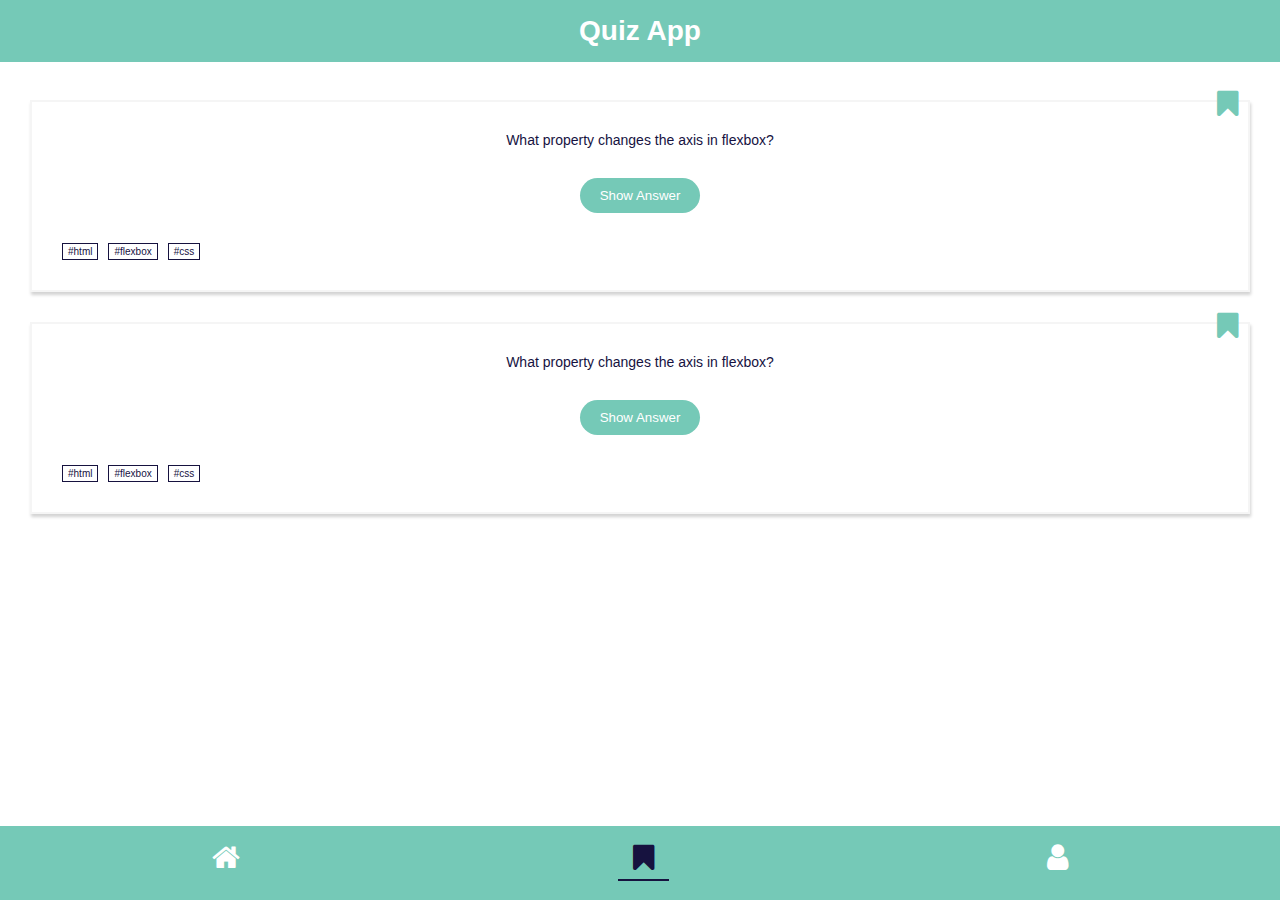
==== bookmark.html @ 85a09724 "change colors" ====
<!DOCTYPE html>
<html lang="en">
  <head>
    <meta charset="UTF-8" />
    <meta http-equiv="X-UA-Compatible" content="IE=edge" />
    <meta name="viewport" content="width=device-width, initial-scale=1.0" />
    <link rel="stylesheet" href="styles.css" />
    <link
      rel="stylesheet"
      href="https://cdnjs.cloudflare.com/ajax/libs/font-awesome/4.7.0/css/font-awesome.min.css"
    />
    <title>Document</title>
  </head>
  <body>
    <header>
      <h1 class="title">Quiz App</h1>
    </header>
    <main>
      <section class="question-card">
        <div class="bookmark active" aria-label="Bookmark">
          <i class="fa fa-bookmark"></i>
        </div>
        <span class="question">What property changes the axis in flexbox?</span>
        <button>Show Answer</button>
        <section class="tags">
          <span class="tagbox">#html</span>
          <span class="tagbox">#flexbox</span>
          <span class="tagbox">#css</span>
        </section>
      </section>
      <section class="question-card">
        <div class="bookmark active" aria-label="Bookmark">
          <i class="fa fa-bookmark"></i>
        </div>
        <span class="question">What property changes the axis in flexbox?</span>
        <button>Show Answer</button>
        <section class="tags">
          <span class="tagbox">#html</span>
          <span class="tagbox">#flexbox</span>
          <span class="tagbox">#css</span>
        </section>
      </section>
    </main>
    <footer>
      <nav class="menu">
        <span
          ><a class="menulink" href="index.html"><i class="fa fa-home"></i></a
        ></span>
        <span
          ><a class="menulink menulink--active" href="bookmark.html"
            ><i class="fa fa-bookmark"></i></a
        ></span>
        <span
          ><a class="menulink" href="profil.html"><i class="fa fa-user"></i></a
        ></span>
      </nav>
    </footer>
  </body>
</html>
---- styles.css ----
* {
  box-sizing: border-box;
  margin: 0;
  padding: 0;
}

body {
  font-family: Verdana, Geneva, Tahoma, sans-serif;
  font-size: 14px;
  color: #16123f;
}

header {
  width: 100%;
  position: fixed;
  top: 0;
  left: 0;
  z-index: 10;
}

.title {
  background-color: #75c9b7;
  color: white;
  padding: 15px;
  text-align: center;
  font-size: 28px;
}

.menu {
  display: flex;
  justify-content: space-around;
  background-color: #75c9b7;
  padding: 15px 15px 25px 15px;
}

.menulink {
  text-decoration: none;
  color: white;
  font-size: 30px;
  padding: 5px 15px;
}

footer {
  width: 100%;
  position: fixed;
  bottom: 0;
  left: 0;
}

.menulink:hover {
  color: #16123f;
}

.menulink--active {
  color: #16123f;
  border-bottom: 2px solid #16123f;
}

main {
  margin-top: 100px;
  margin-bottom: 100px;
}

.question-card {
  margin: 30px 30px 30px 30px;
  border: 2px solid whitesmoke;
  box-shadow: 1px 3px 3px lightgrey;
  padding: 30px 30px;
  display: flex;
  flex-direction: column;
  align-items: center;
  position: relative;
}

.tags {
  align-self: flex-start;
  margin-top: 30px;
  display: flex;
  gap: 10px;
  flex-wrap: wrap;
}

.question {
  text-align: center;
  margin-bottom: 30px;
}

button {
  background-color: #75c9b7;
  border: none;
  color: white;
  padding: 10px 20px;
  border-radius: 20px;
  text-align: center;
}

.button--hide {
  background-color: white;
  color: #75c9b7;
  padding: 10px 20px;
  border: 2px solid #75c9b7;
  border-radius: 20px;
  text-align: center;
}

.tagbox {
  border: 1px solid #16123f;
  padding: 2px 5px;
  background-color: white;
  color: #16123f;
  font-size: 10px;
}

.bookmark {
  position: absolute;
  top: -15px;
  right: 10px;
  font-size: 30px;
  color: lightgrey;
}

.active {
  position: absolute;
  top: -15px;
  right: 10px;
  font-size: 30px;
  color: #75c9b7;
}

.answer-card {
  margin: 30px 30px 30px 30px;
  border: 2px solid whitesmoke;
  box-shadow: 1px 3px 3px lightgrey;
  padding: 30px 30px;
  display: flex;
  flex-direction: column;
  align-items: center;
  position: relative;
}

.profil-header {
  display: flex;
  justify-content: center;
  gap: 50px;
  align-items: center;
  flex-wrap: wrap;
}

.profilpic {
  width: 200px;
  border-radius: 50%;
}

.text-indent {
  margin-top: 50px;
  padding: 10px 50px 10px 50px;
}

.pm {
  margin-top: 20px;
}

a {
  text-decoration: none;
}
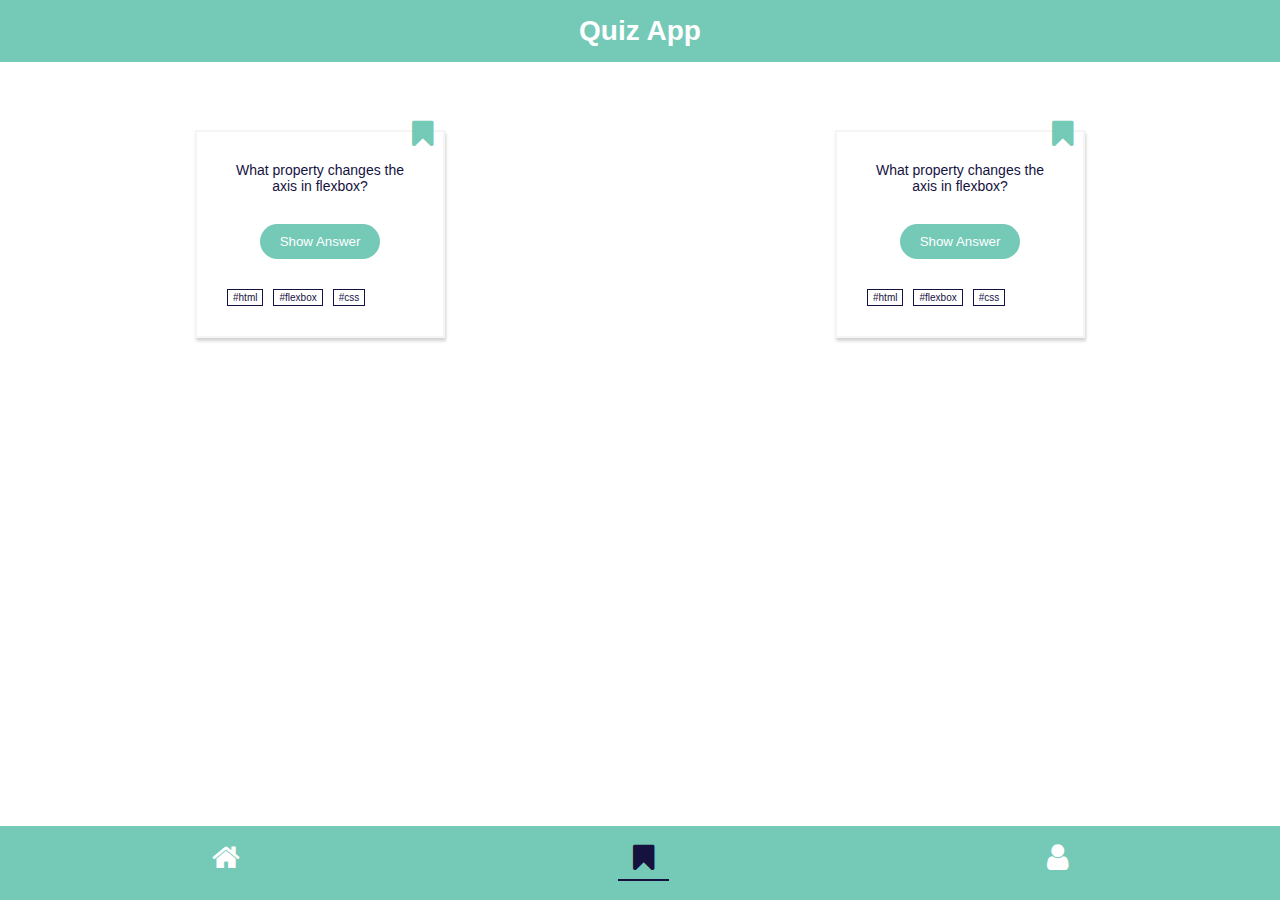
==== commit 28da5ded: "add hover to bookmark-icon" ====
--- a/bookmark.html
+++ b/bookmark.html
@@ -15,44 +15,49 @@
     <header>
       <h1 class="title">Quiz App</h1>
     </header>
-    <main>
+    <main class="question-wrapper">
       <section class="question-card">
         <div class="bookmark active" aria-label="Bookmark">
           <i class="fa fa-bookmark"></i>
         </div>
         <span class="question">What property changes the axis in flexbox?</span>
-        <button>Show Answer</button>
-        <section class="tags">
-          <span class="tagbox">#html</span>
-          <span class="tagbox">#flexbox</span>
-          <span class="tagbox">#css</span>
-        </section>
+        <button class="question-button">Show Answer</button>
+        <ul class="tags">
+          <li class="tagbox">#html</li>
+          <li class="tagbox">#flexbox</li>
+          <li class="tagbox">#css</li>
+        </ul>
       </section>
       <section class="question-card">
         <div class="bookmark active" aria-label="Bookmark">
           <i class="fa fa-bookmark"></i>
         </div>
         <span class="question">What property changes the axis in flexbox?</span>
-        <button>Show Answer</button>
-        <section class="tags">
-          <span class="tagbox">#html</span>
-          <span class="tagbox">#flexbox</span>
-          <span class="tagbox">#css</span>
-        </section>
+        <button class="question-button">Show Answer</button>
+        <ul class="tags">
+          <li class="tagbox">#html</li>
+          <li class="tagbox">#flexbox</li>
+          <li class="tagbox">#css</li>
+        </ul>
       </section>
     </main>
     <footer>
-      <nav class="menu">
-        <span
-          ><a class="menulink" href="index.html"><i class="fa fa-home"></i></a
-        ></span>
-        <span
-          ><a class="menulink menulink--active" href="bookmark.html"
-            ><i class="fa fa-bookmark"></i></a
-        ></span>
-        <span
-          ><a class="menulink" href="profil.html"><i class="fa fa-user"></i></a
-        ></span>
+      <nav>
+        <ul class="menu">
+          <li>
+            <a class="menulink" href="index.html"><i class="fa fa-home"></i></a>
+          </li>
+          <li>
+            <a class="menulink menulink--active" href="bookmark.html"
+              ><i class="fa fa-bookmark"></i
+            ></a>
+          </li>
+          <li>
+            <a class="menulink" href="profil.html"
+              ><i class="fa fa-user"></i
+            ></a>
+          </li>
+        </ul>
       </nav>
     </footer>
   </body>
--- a/styles.css
+++ b/styles.css
@@ -26,11 +26,17 @@
   font-size: 28px;
 }
 
+.question-wrapper {
+  display: flex;
+  justify-content: space-around;
+}
+
 .menu {
   display: flex;
   justify-content: space-around;
   background-color: #75c9b7;
   padding: 15px 15px 25px 15px;
+  list-style: none;
 }
 
 .menulink {
@@ -59,9 +65,11 @@
 main {
   margin-top: 100px;
   margin-bottom: 100px;
+  flex-flow: row wrap;
 }
 
 .question-card {
+  width: 250px;
   margin: 30px 30px 30px 30px;
   border: 2px solid whitesmoke;
   box-shadow: 1px 3px 3px lightgrey;
@@ -78,6 +86,7 @@
   display: flex;
   gap: 10px;
   flex-wrap: wrap;
+  list-style: none;
 }
 
 .question {
@@ -85,7 +94,7 @@
   margin-bottom: 30px;
 }
 
-button {
+.question-button {
   background-color: #75c9b7;
   border: none;
   color: white;
@@ -117,6 +126,12 @@
   right: 10px;
   font-size: 30px;
   color: lightgrey;
+  border: none;
+  background-color: transparent;
+}
+
+.bookmark:hover {
+  color: #75c9b7;
 }
 
 .active {
@@ -128,6 +143,7 @@
 }
 
 .answer-card {
+  width: 250px;
   margin: 30px 30px 30px 30px;
   border: 2px solid whitesmoke;
   box-shadow: 1px 3px 3px lightgrey;
@@ -162,4 +178,5 @@
 
 a {
   text-decoration: none;
+  color: #16123f;
 }
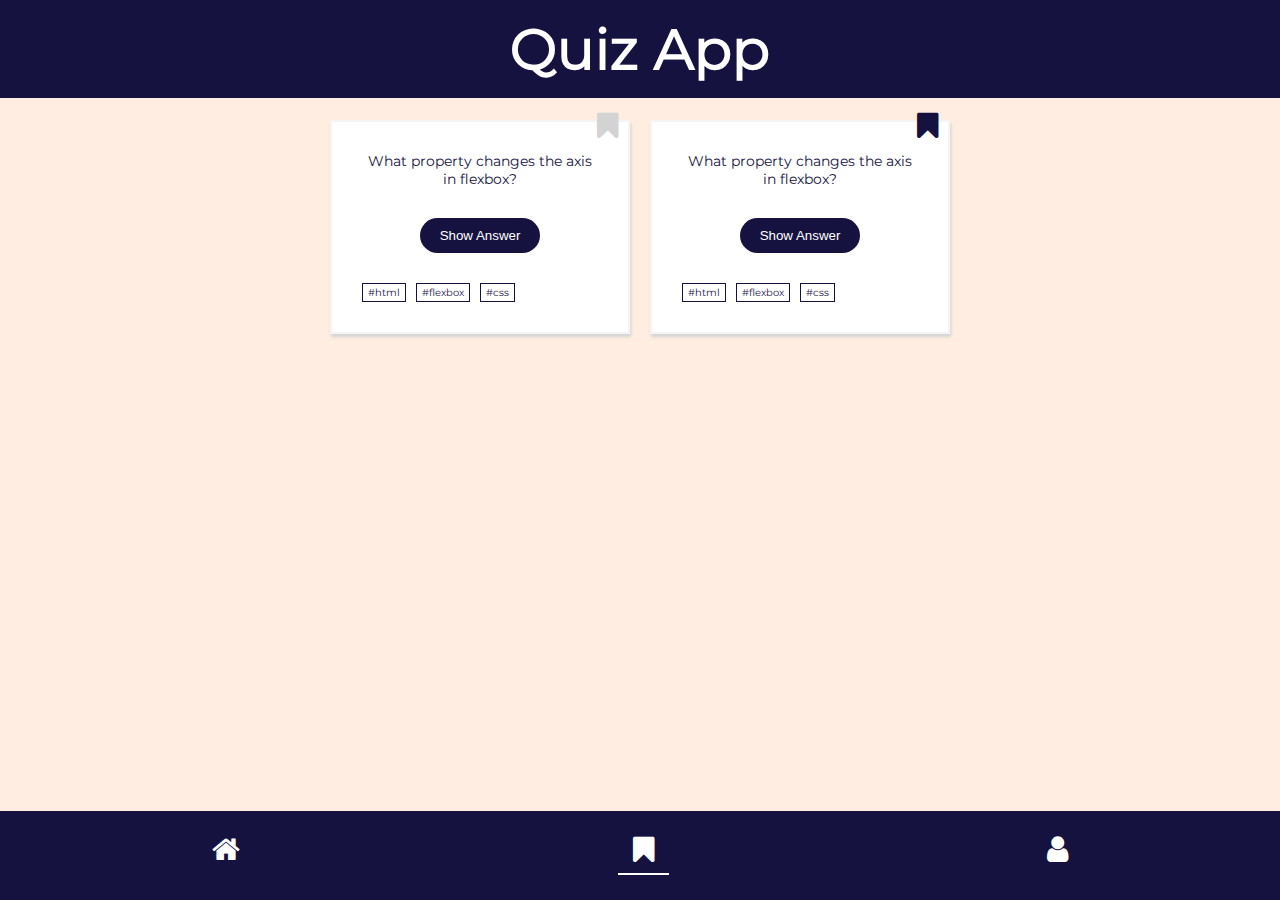
==== commit 232f9139: "change css to BEM and components" ====
--- a/bookmark.html
+++ b/bookmark.html
@@ -12,52 +12,57 @@
     <title>Document</title>
   </head>
   <body>
-    <header>
-      <h1 class="title">Quiz App</h1>
+    <header class="header">
+      <h1>Quiz App</h1>
     </header>
     <main class="question-wrapper">
-      <section class="question-card">
-        <div class="bookmark active" aria-label="Bookmark">
+      <section class="card">
+        <div class="card__bookmark active" aria-label="Bookmark">
           <i class="fa fa-bookmark"></i>
         </div>
-        <span class="question">What property changes the axis in flexbox?</span>
-        <button class="question-button">Show Answer</button>
-        <ul class="tags">
-          <li class="tagbox">#html</li>
-          <li class="tagbox">#flexbox</li>
-          <li class="tagbox">#css</li>
+        <span class="card__text"
+          >What property changes the axis in flexbox?</span
+        >
+        <span class="card__text card__text--hidden"
+          >The property "flex direction"</span
+        >
+        <button class="card__button-show">Show Answer</button>
+        <ul class="card__tags">
+          <li class="card__tagbox">#html</li>
+          <li class="card__tagbox">#flexbox</li>
+          <li class="card__tagbox">#css</li>
         </ul>
       </section>
-      <section class="question-card">
-        <div class="bookmark active" aria-label="Bookmark">
+      <section class="card">
+        <div
+          class="card__bookmark card__bookmark--active"
+          aria-label="Bookmark"
+        >
           <i class="fa fa-bookmark"></i>
         </div>
-        <span class="question">What property changes the axis in flexbox?</span>
-        <button class="question-button">Show Answer</button>
-        <ul class="tags">
-          <li class="tagbox">#html</li>
-          <li class="tagbox">#flexbox</li>
-          <li class="tagbox">#css</li>
+        <span class="card__text"
+          >What property changes the axis in flexbox?</span
+        >
+        <span class="card__text card__text--hidden"
+          >The property "flex direction"</span
+        >
+        <button class="card__button-show">Show Answer</button>
+        <ul class="card__tags">
+          <li class="card__tagbox">#html</li>
+          <li class="card__tagbox">#flexbox</li>
+          <li class="card__tagbox">#css</li>
         </ul>
       </section>
     </main>
     <footer>
-      <nav>
-        <ul class="menu">
-          <li>
-            <a class="menulink" href="index.html"><i class="fa fa-home"></i></a>
-          </li>
-          <li>
-            <a class="menulink menulink--active" href="bookmark.html"
-              ><i class="fa fa-bookmark"></i
-            ></a>
-          </li>
-          <li>
-            <a class="menulink" href="profil.html"
-              ><i class="fa fa-user"></i
-            ></a>
-          </li>
-        </ul>
+      <nav class="menu">
+        <a class="menu__link" href="index.html"><i class="fa fa-home"></i></a>
+
+        <a class="menu__link menu__link--active" href="bookmark.html"
+          ><i class="fa fa-bookmark"></i
+        ></a>
+
+        <a class="menu__link" href="profil.html"><i class="fa fa-user"></i></a>
       </nav>
     </footer>
   </body>
--- a/styles.css
+++ b/styles.css
@@ -1,171 +1,48 @@
+@import url(/components/header.css);
+@import url(/components/card.css);
+@import url(/components/menu.css);
+@import url(/components/profilpage.css);
+
 * {
   box-sizing: border-box;
   margin: 0;
   padding: 0;
 }
 
+@font-face {
+  font-family: "Montserrat";
+  font-style: normal;
+  font-weight: 400;
+  src: url("../fonts/montserrat-v25-latin-regular.eot"); /* IE9 Compat Modes */
+  src: local(""),
+    url("../fonts/montserrat-v25-latin-regular.eot?#iefix")
+      format("embedded-opentype"),
+    /* IE6-IE8 */ url("../fonts/montserrat-v25-latin-regular.woff2")
+      format("woff2"),
+    /* Super Modern Browsers */
+      url("../fonts/montserrat-v25-latin-regular.woff") format("woff"),
+    /* Modern Browsers */ url("../fonts/montserrat-v25-latin-regular.ttf")
+      format("truetype"),
+    /* Safari, Android, iOS */
+      url("../fonts/montserrat-v25-latin-regular.svg#Montserrat") format("svg"); /* Legacy iOS */
+}
+
 body {
-  font-family: Verdana, Geneva, Tahoma, sans-serif;
+  font-family: Montserrat;
   font-size: 14px;
   color: #16123f;
-}
-
-header {
-  width: 100%;
-  position: fixed;
-  top: 0;
-  left: 0;
-  z-index: 10;
-}
-
-.title {
-  background-color: #75c9b7;
-  color: white;
-  padding: 15px;
-  text-align: center;
-  font-size: 28px;
-}
-
-.question-wrapper {
-  display: flex;
-  justify-content: space-around;
-}
-
-.menu {
-  display: flex;
-  justify-content: space-around;
-  background-color: #75c9b7;
-  padding: 15px 15px 25px 15px;
-  list-style: none;
-}
-
-.menulink {
-  text-decoration: none;
-  color: white;
-  font-size: 30px;
-  padding: 5px 15px;
-}
-
-footer {
-  width: 100%;
-  position: fixed;
-  bottom: 0;
-  left: 0;
-}
-
-.menulink:hover {
-  color: #16123f;
-}
-
-.menulink--active {
-  color: #16123f;
-  border-bottom: 2px solid #16123f;
+  background-color: #ffede1;
 }
 
 main {
   margin-top: 100px;
   margin-bottom: 100px;
-  flex-flow: row wrap;
+  display: flex;
+  flex-wrap: wrap;
+  justify-content: center;
 }
 
-.question-card {
-  width: 250px;
-  margin: 30px 30px 30px 30px;
-  border: 2px solid whitesmoke;
-  box-shadow: 1px 3px 3px lightgrey;
-  padding: 30px 30px;
-  display: flex;
-  flex-direction: column;
-  align-items: center;
-  position: relative;
-}
-
-.tags {
-  align-self: flex-start;
-  margin-top: 30px;
-  display: flex;
-  gap: 10px;
-  flex-wrap: wrap;
-  list-style: none;
-}
-
-.question {
-  text-align: center;
-  margin-bottom: 30px;
-}
-
-.question-button {
-  background-color: #75c9b7;
-  border: none;
-  color: white;
-  padding: 10px 20px;
-  border-radius: 20px;
-  text-align: center;
-}
-
-.button--hide {
-  background-color: white;
-  color: #75c9b7;
-  padding: 10px 20px;
-  border: 2px solid #75c9b7;
-  border-radius: 20px;
-  text-align: center;
-}
-
-.tagbox {
-  border: 1px solid #16123f;
-  padding: 2px 5px;
-  background-color: white;
-  color: #16123f;
-  font-size: 10px;
-}
-
-.bookmark {
-  position: absolute;
-  top: -15px;
-  right: 10px;
-  font-size: 30px;
-  color: lightgrey;
-  border: none;
-  background-color: transparent;
-}
-
-.bookmark:hover {
-  color: #75c9b7;
-}
-
-.active {
-  position: absolute;
-  top: -15px;
-  right: 10px;
-  font-size: 30px;
-  color: #75c9b7;
-}
-
-.answer-card {
-  width: 250px;
-  margin: 30px 30px 30px 30px;
-  border: 2px solid whitesmoke;
-  box-shadow: 1px 3px 3px lightgrey;
-  padding: 30px 30px;
-  display: flex;
-  flex-direction: column;
-  align-items: center;
-  position: relative;
-}
-
-.profil-header {
-  display: flex;
-  justify-content: center;
-  gap: 50px;
-  align-items: center;
-  flex-wrap: wrap;
-}
-
-.profilpic {
-  width: 200px;
-  border-radius: 50%;
-}
+/* Allgemeines */
 
 .text-indent {
   margin-top: 50px;
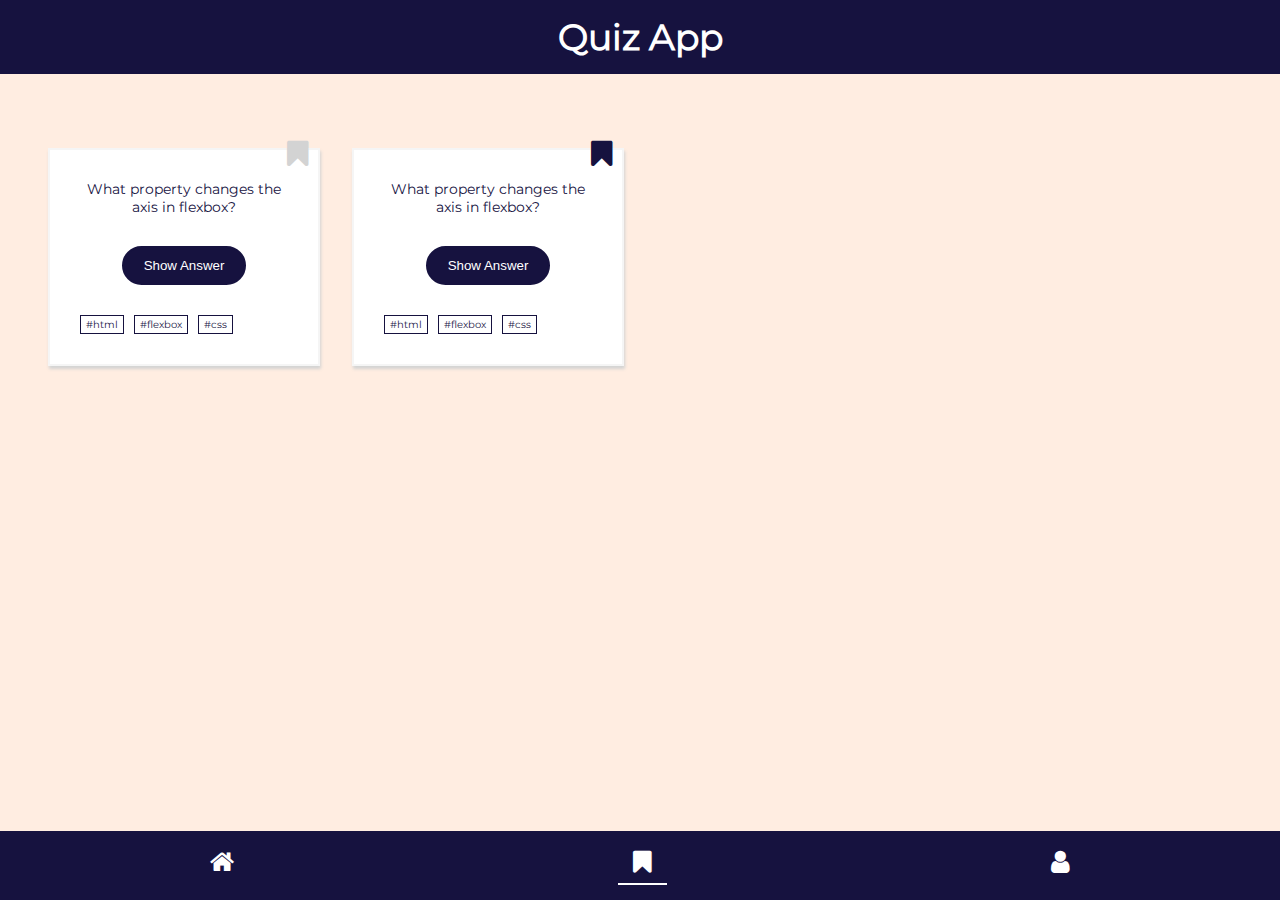
==== commit d484eb19: "change classnames in bookmark.html" ====
--- a/bookmark.html
+++ b/bookmark.html
@@ -26,7 +26,7 @@
         <span class="card__text card__text--hidden"
           >The property "flex direction"</span
         >
-        <button class="card__button-show">Show Answer</button>
+        <button class="card__button">Show Answer</button>
         <ul class="card__tags">
           <li class="card__tagbox">#html</li>
           <li class="card__tagbox">#flexbox</li>
@@ -46,7 +46,7 @@
         <span class="card__text card__text--hidden"
           >The property "flex direction"</span
         >
-        <button class="card__button-show">Show Answer</button>
+        <button class="card__button">Show Answer</button>
         <ul class="card__tags">
           <li class="card__tagbox">#html</li>
           <li class="card__tagbox">#flexbox</li>
--- a/styles.css
+++ b/styles.css
@@ -2,6 +2,7 @@
 @import url(/components/card.css);
 @import url(/components/menu.css);
 @import url(/components/profilpage.css);
+@import url(/components/variables.css);
 
 * {
   box-sizing: border-box;
@@ -30,30 +31,33 @@
 body {
   font-family: Montserrat;
   font-size: 14px;
-  color: #16123f;
-  background-color: #ffede1;
+  color: var(--primary-color);
+  background: var(--secondary-color);
 }
 
 main {
   margin-top: 100px;
   margin-bottom: 100px;
-  display: flex;
+  padding: 3rem;
+  display: grid;
+  grid-template-columns: 1fr;
+  grid-template-rows: repeat(8, 1fr);
+  gap: 2rem 2rem;
+  /*display: flex;
   flex-wrap: wrap;
-  justify-content: center;
+  justify-content: center;*/
 }
 
-/* Allgemeines */
-
-.text-indent {
-  margin-top: 50px;
-  padding: 10px 50px 10px 50px;
+@media (min-width: 680px) {
+  main {
+    grid-template-columns: 1fr 1fr;
+    grid-template-rows: repeat(4, 1fr);
+  }
 }
 
-.pm {
-  margin-top: 20px;
+@media (min-width: 1024px) {
+  main {
+    grid-template-columns: repeat(4, 1fr);
+    grid-template-rows: 1fr 1fr;
+  }
 }
-
-a {
-  text-decoration: none;
-  color: #16123f;
-}
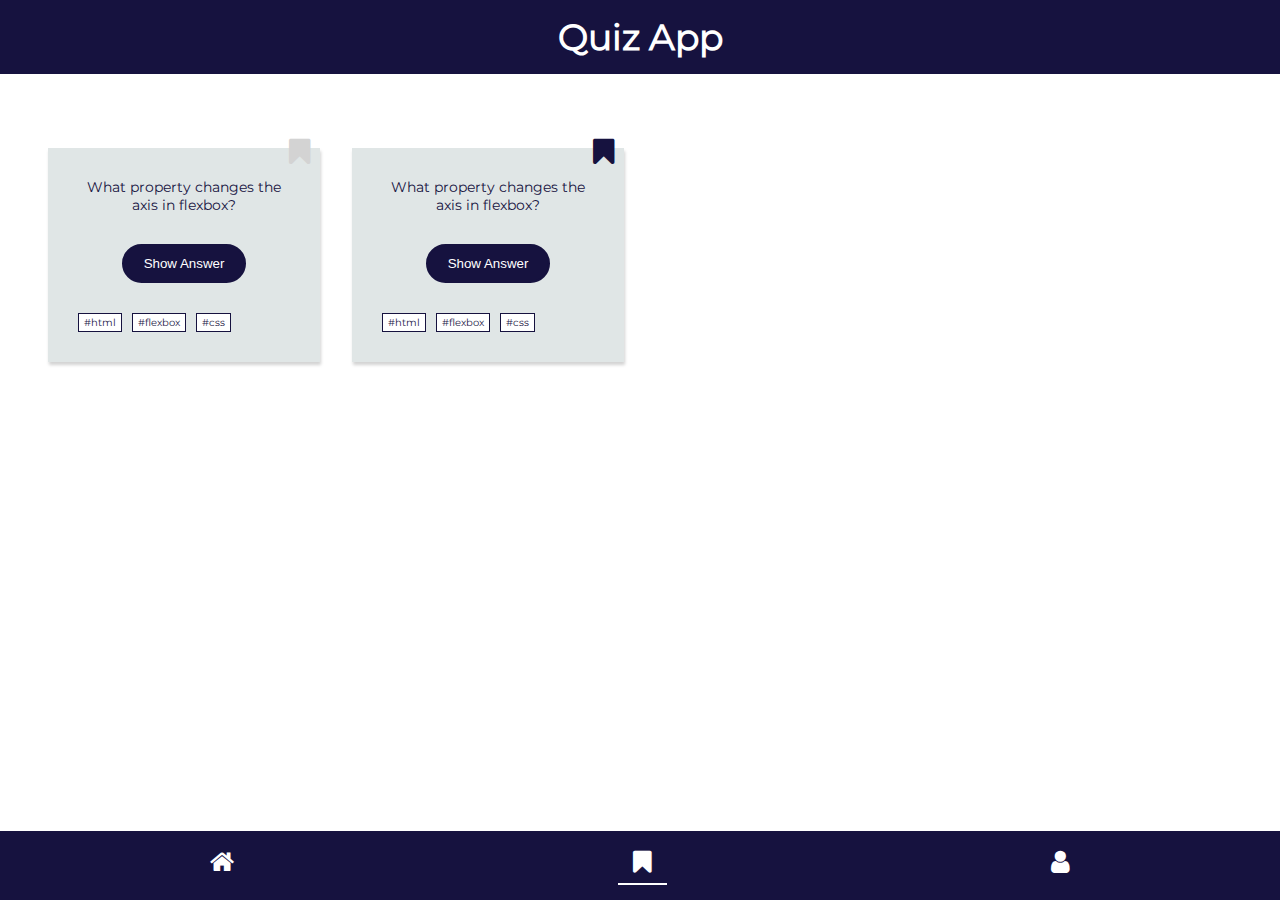
==== commit a186450b: "add form.css file" ====
--- a/bookmark.html
+++ b/bookmark.html
@@ -9,6 +9,7 @@
       rel="stylesheet"
       href="https://cdnjs.cloudflare.com/ajax/libs/font-awesome/4.7.0/css/font-awesome.min.css"
     />
+    <script src="index.js" defer></script>
     <title>Document</title>
   </head>
   <body>
@@ -16,17 +17,21 @@
       <h1>Quiz App</h1>
     </header>
     <main class="question-wrapper">
-      <section class="card">
-        <div class="card__bookmark active" aria-label="Bookmark">
+      <section class="card" data-js="card">
+        <div
+          class="card__bookmark active"
+          aria-label="Bookmark"
+          data-js="bookmark"
+        >
           <i class="fa fa-bookmark"></i>
         </div>
-        <span class="card__text"
+        <span class="card__text" data-js="question"
           >What property changes the axis in flexbox?</span
         >
-        <span class="card__text card__text--hidden"
+        <span class="card__text card__text--hidden" data-js="answer"
           >The property "flex direction"</span
         >
-        <button class="card__button">Show Answer</button>
+        <button class="card__button" data-js="button">Show Answer</button>
         <ul class="card__tags">
           <li class="card__tagbox">#html</li>
           <li class="card__tagbox">#flexbox</li>
--- a/styles.css
+++ b/styles.css
@@ -3,6 +3,7 @@
 @import url(/components/menu.css);
 @import url(/components/profilpage.css);
 @import url(/components/variables.css);
+@import url(/components/form.css);
 
 * {
   box-sizing: border-box;
@@ -32,7 +33,7 @@
   font-family: Montserrat;
   font-size: 14px;
   color: var(--primary-color);
-  background: var(--secondary-color);
+  background: var(--neutral-color);
 }
 
 main {
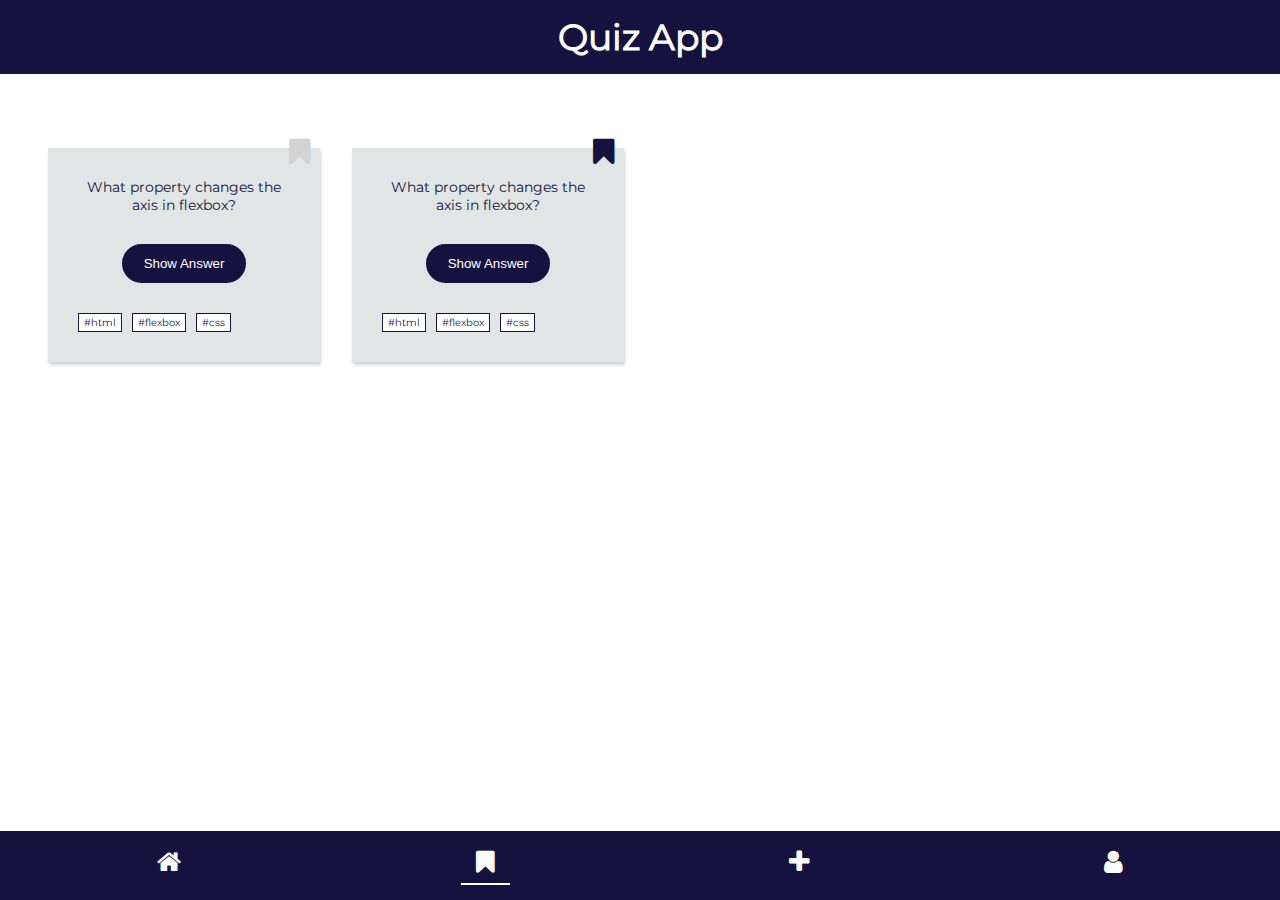
==== commit f18b8ce4: "add new form site to navigation" ====
--- a/bookmark.html
+++ b/bookmark.html
@@ -67,6 +67,8 @@
           ><i class="fa fa-bookmark"></i
         ></a>
 
+        <a class="menu__link" href="form.html"><i class="fa fa-plus"></i></a>
+
         <a class="menu__link" href="profil.html"><i class="fa fa-user"></i></a>
       </nav>
     </footer>
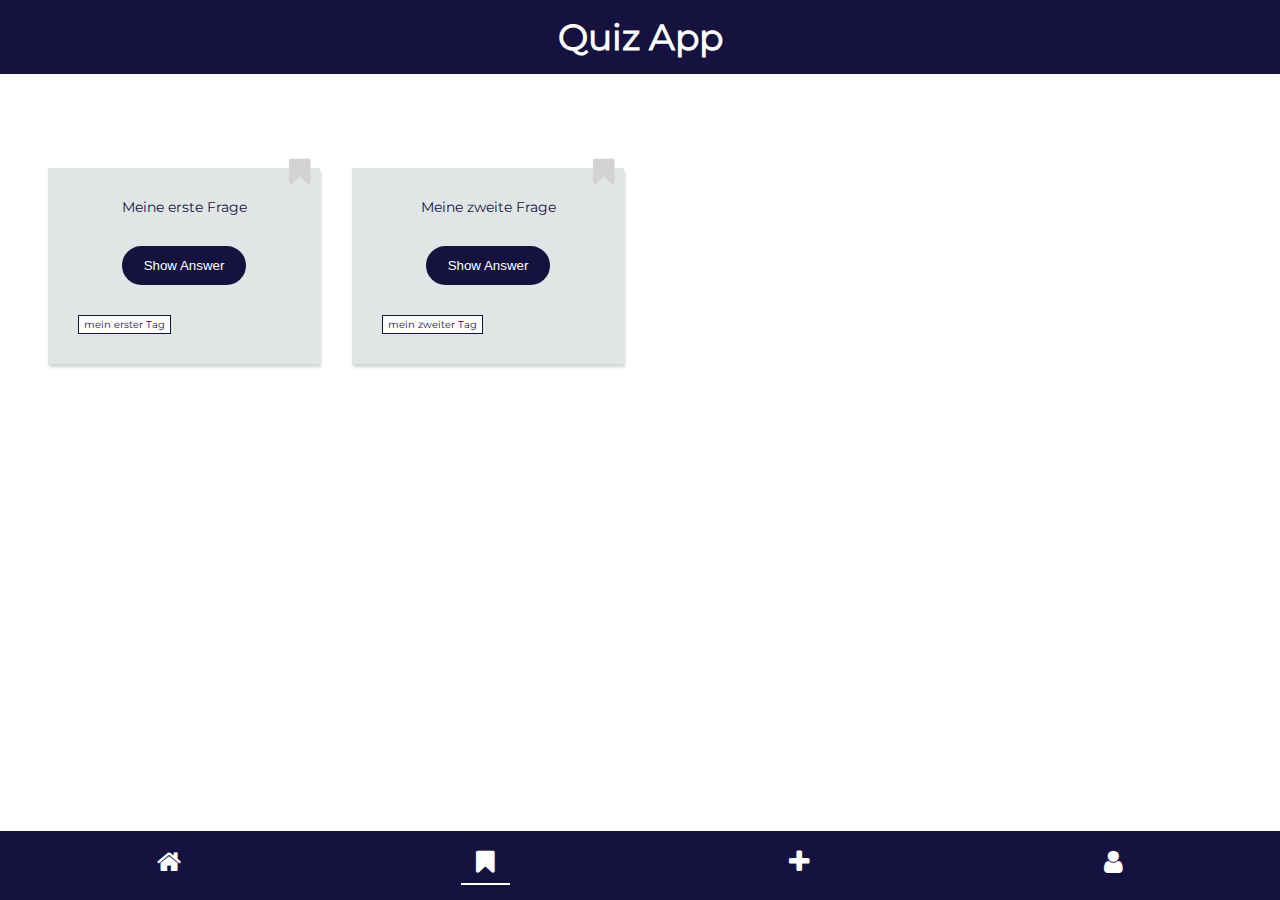
==== commit 628b2a1c: "delete cards in bookmarks.html and create cards in bookmark.js" ====
--- a/bookmark.html
+++ b/bookmark.html
@@ -9,15 +9,15 @@
       rel="stylesheet"
       href="https://cdnjs.cloudflare.com/ajax/libs/font-awesome/4.7.0/css/font-awesome.min.css"
     />
-    <script src="index.js" defer></script>
+    <script type="module" src="bookmark.js" defer></script>
     <title>Document</title>
   </head>
   <body>
     <header class="header">
       <h1>Quiz App</h1>
     </header>
-    <main class="question-wrapper">
-      <section class="card" data-js="card">
+    <main class="question-wrapper" data-js="card-container">
+      <!--<section class="card" data-js="card">
         <div
           class="card__bookmark active"
           aria-label="Bookmark"
@@ -57,7 +57,7 @@
           <li class="card__tagbox">#flexbox</li>
           <li class="card__tagbox">#css</li>
         </ul>
-      </section>
+      </section> //-->
     </main>
     <footer>
       <nav class="menu">
